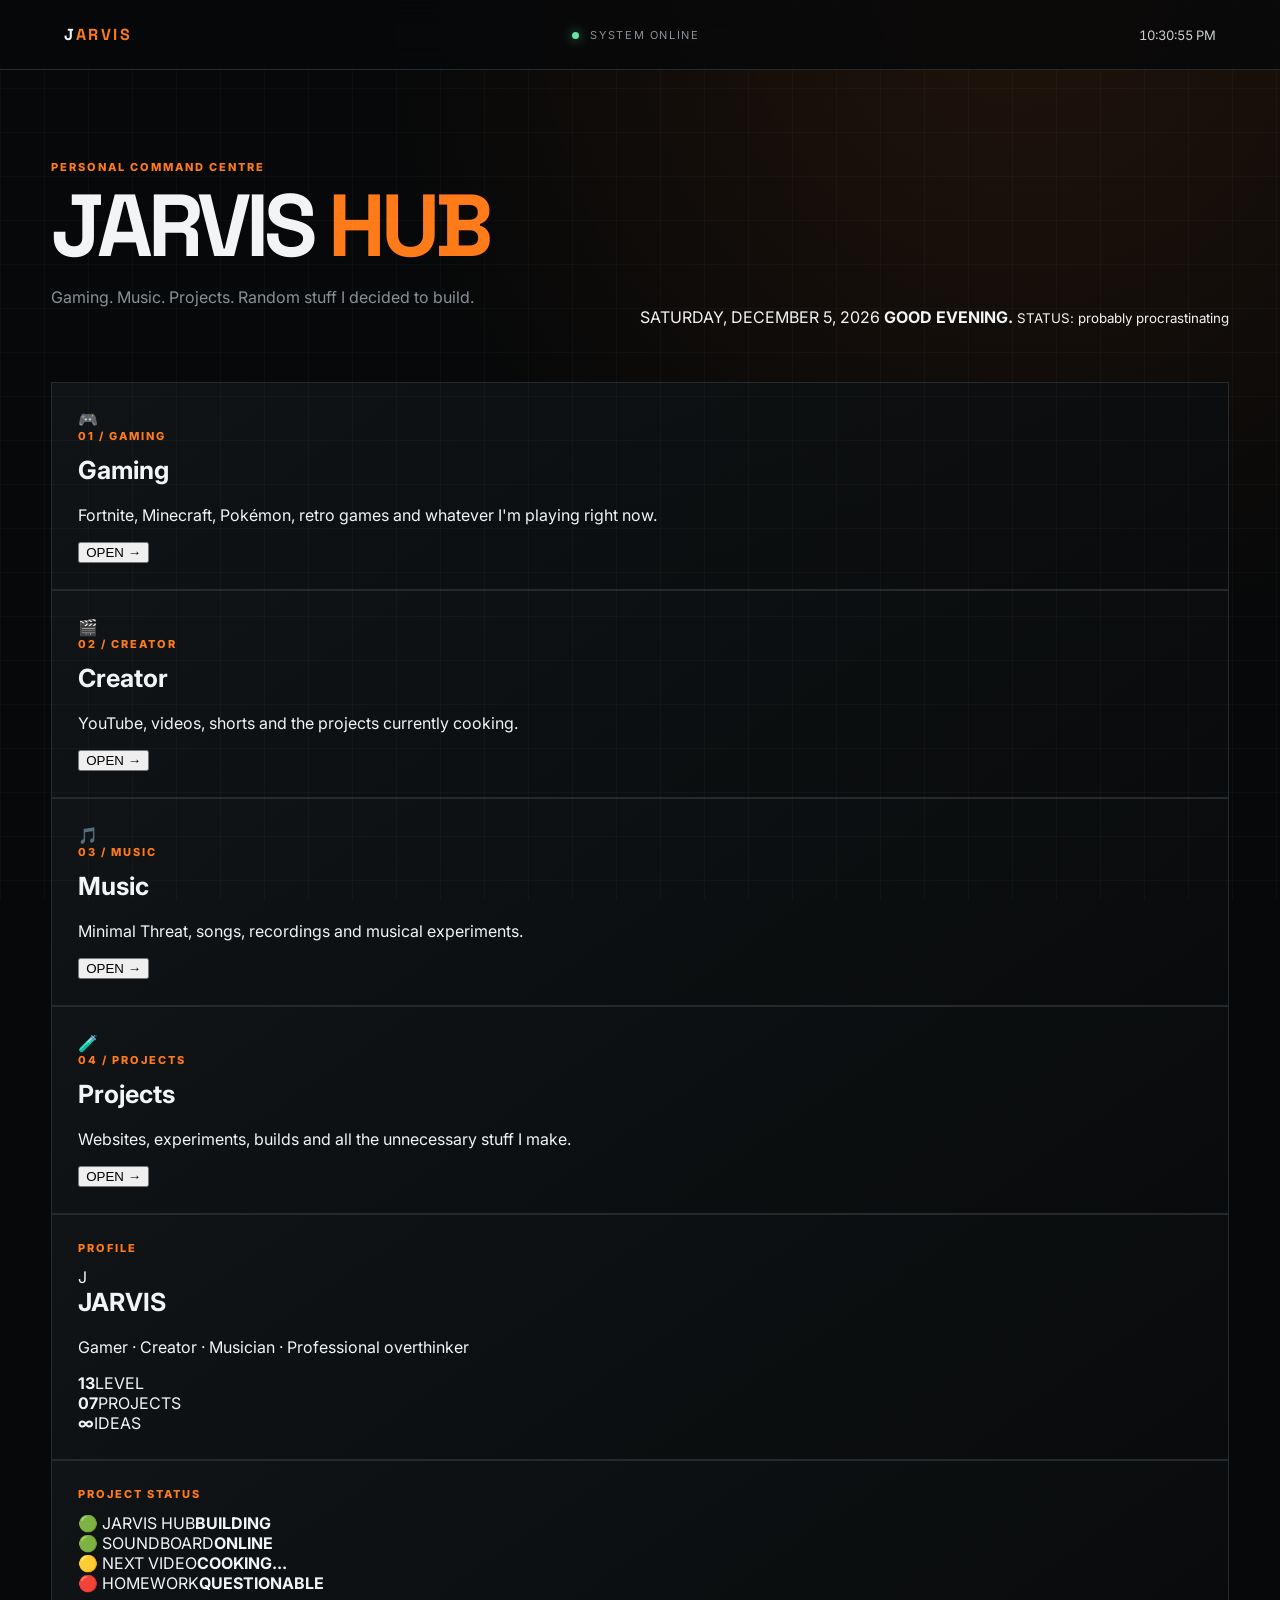
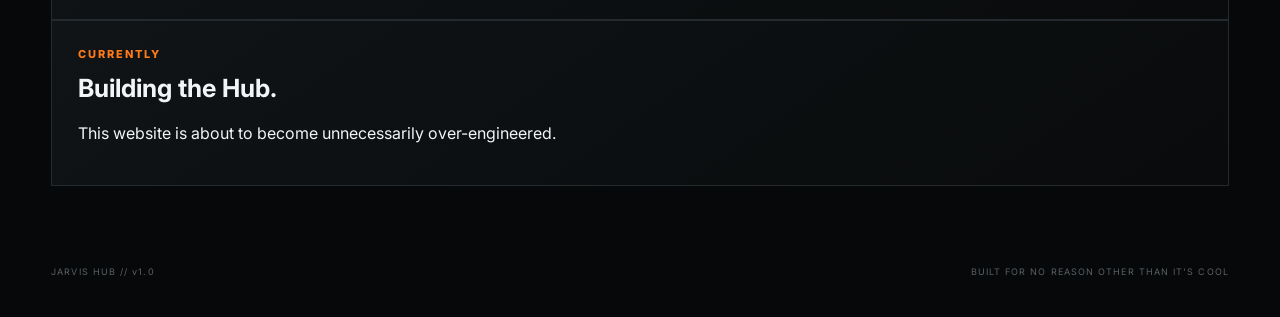
==== index.html @ cf59908d "Update index.html" ====
<!DOCTYPE html>
<html lang="en">
<head>
  <meta charset="UTF-8">
  <meta name="viewport" content="width=device-width, initial-scale=1.0">
  <title>JARVIS HUB</title>
  <link rel="stylesheet" href="style.css">
</head>
<body>
  <div class="scanline"></div>

  <header class="topbar">
    <div class="brand" id="jarvisLogo" title="JARVIS">J<span>ARVIS</span></div>
    <div class="system-status"><i></i> SYSTEM ONLINE</div>
    <div id="clock">--:--:--</div>
  </header>

  <main>
    <section class="hero">
      <div>
        <p class="eyebrow">PERSONAL COMMAND CENTRE</p>
        <h1>JARVIS <span>HUB</span></h1>
        <p class="subtitle">Gaming. Music. Projects. Random stuff I decided to build.</p>
      </div>
      <div class="date-card">
        <span id="date">LOADING DATE...</span>
        <strong id="greeting">WELCOME BACK.</strong>
        <small id="statusMessage">STATUS: probably procrastinating</small>
      </div>
    </section>

    <section class="grid">
      <article class="panel feature" data-page="gaming" onclick="location.href='gaming.html'">
        <div class="icon">🎮</div>
        <p class="tag">01 / GAMING</p>
        <h2>Gaming</h2>
        <p>Fortnite, Minecraft, Pokémon, retro games and whatever I'm playing right now.</p>
        <button>OPEN →</button>
      </article>

     <article class="panel feature" data-page="creator" onclick="location.href='creator.html'">
        <div class="icon">🎬</div>
        <p class="tag">02 / CREATOR</p>
        <h2>Creator</h2>
        <p>YouTube, videos, shorts and the projects currently cooking.</p>
        <button>OPEN →</button>
      </article>

      <article class="panel feature" data-page="music">
        <div class="icon">🎵</div>
        <p class="tag">03 / MUSIC</p>
        <h2>Music</h2>
        <p>Minimal Threat, songs, recordings and musical experiments.</p>
        <button>OPEN →</button>
      </article>

      <article class="panel feature" data-page="projects">
        <div class="icon">🧪</div>
        <p class="tag">04 / PROJECTS</p>
        <h2>Projects</h2>
        <p>Websites, experiments, builds and all the unnecessary stuff I make.</p>
        <button>OPEN →</button>
      </article>
    </section>

    <section class="lower-grid">
      <article class="panel profile">
        <p class="tag">PROFILE</p>
        <div class="profile-row">
          <div class="avatar">J</div>
          <div>
            <h2>JARVIS</h2>
            <p>Gamer · Creator · Musician · Professional overthinker</p>
          </div>
        </div>
        <div class="stats">
          <div><strong>13</strong><span>LEVEL</span></div>
          <div><strong>07</strong><span>PROJECTS</span></div>
          <div><strong>∞</strong><span>IDEAS</span></div>
        </div>
      </article>

      <article class="panel tracker">
        <p class="tag">PROJECT STATUS</p>
        <div class="project-line"><span>🟢 JARVIS HUB</span><b>BUILDING</b></div>
        <div class="project-line"><span>🟢 SOUNDBOARD</span><b>ONLINE</b></div>
        <div class="project-line"><span>🟡 NEXT VIDEO</span><b>COOKING...</b></div>
        <div class="project-line"><span>🔴 HOMEWORK</span><b>QUESTIONABLE</b></div>
      </article>
    </section>

    <section class="panel now-playing">
      <div>
        <p class="tag">CURRENTLY</p>
        <h2 id="currently">Building the Hub.</h2>
        <p id="currentlySub">This website is about to become unnecessarily over-engineered.</p>
      </div>
      <div class="meter"><span></span></div>
    </section>
  </main>

  <footer>
    <span>JARVIS HUB // v1.0</span>
    <span>BUILT FOR NO REASON OTHER THAN IT'S COOL</span>
  </footer>

  <div id="toast"></div>
  <script src="script.js"></script>
  <script src="secret-entrance.js"></script>
</body>
</html>
---- style.css ----
@import url('https://fonts.googleapis.com/css2?family=Inter:wght@400;500;600;700;800&family=Space+Grotesk:wght@500;600;700&display=swap');

:root{--bg:#070809;--panel:#0d1012;--line:#242a2e;--text:#f2f4f5;--muted:#899196;--accent:#ff7a18;--good:#63e6a2}
*{box-sizing:border-box}html{scroll-behavior:smooth}
body{margin:0;min-height:100vh;color:var(--text);background:radial-gradient(circle at 80% 0%,rgba(255,122,24,.1),transparent 30%),var(--bg);font-family:Inter,system-ui,sans-serif}
body:before{content:"";position:fixed;inset:0;pointer-events:none;opacity:.035;background-image:linear-gradient(rgba(255,255,255,.8) 1px,transparent 1px),linear-gradient(90deg,rgba(255,255,255,.8) 1px,transparent 1px);background-size:44px 44px}
.scanline{position:fixed;inset:0;pointer-events:none;background:linear-gradient(transparent 50%,rgba(255,255,255,.012) 51%,transparent 52%);background-size:100% 6px;opacity:.25;z-index:10}
.topbar{height:70px;border-bottom:1px solid var(--line);display:flex;align-items:center;justify-content:space-between;padding:0 clamp(20px,5vw,70px);background:rgba(7,8,9,.78);backdrop-filter:blur(16px);position:sticky;top:0;z-index:5}
.brand{font-family:"Space Grotesk";font-weight:800;letter-spacing:.16em;color:var(--text);text-decoration:none}.brand span{color:var(--accent)}
.system-status{color:var(--muted);font-size:11px;letter-spacing:.15em}.system-status i{display:inline-block;width:7px;height:7px;margin-right:7px;border-radius:50%;background:var(--good);box-shadow:0 0 12px rgba(99,230,162,.7)}
#clock{font-variant-numeric:tabular-nums;color:#c8ced1;font-size:13px}
main{width:min(1180px,92vw);margin:auto;padding:55px 0}
.back{color:var(--muted);font-size:11px;letter-spacing:.12em;text-decoration:none}.back:hover{color:var(--accent)}
.hero{display:flex;justify-content:space-between;gap:35px;align-items:end;margin:35px 0 55px}
.eyebrow,.tag{color:var(--accent);font-size:11px;font-weight:800;letter-spacing:.18em;margin:0 0 12px}
h1,h2,h3,p{margin-top:0}h1{font-family:"Space Grotesk";font-size:clamp(50px,8vw,88px);line-height:.9;letter-spacing:-.06em;margin-bottom:20px}h1 span{color:var(--accent)}
.subtitle{color:var(--muted);max-width:600px;line-height:1.6}
.live-card{border:1px solid var(--line);background:var(--panel);padding:22px;min-width:245px}.live-card span,.live-card small{display:block;color:var(--muted);font-size:9px;letter-spacing:.15em}.live-card strong{display:block;font-size:22px;margin:8px 0}.live-card small{color:var(--good)}
.section-head{display:flex;justify-content:space-between;align-items:end;margin-bottom:16px}.section-head h2{font-size:28px;margin:0}.count{font-size:10px;color:var(--muted);letter-spacing:.12em}
.games{display:grid;grid-template-columns:repeat(2,1fr);gap:16px}
.game-card{min-height:215px;border:1px solid var(--line);background:linear-gradient(145deg,#111518,#090b0c);padding:25px;display:flex;gap:22px;transition:.2s}
.game-card:hover{transform:translateY(-4px);border-color:#4a5257}.game-icon{width:70px;height:70px;display:grid;place-items:center;background:#181c1f;border:1px solid #2d3438;font-size:30px;flex-shrink:0}
.game-info h3{font-size:25px;margin:0 0 7px}.game-info p:not(.tag){color:var(--muted);line-height:1.5;font-size:13px}
.pill{display:inline-block;border:1px solid #3c464b;padding:5px 8px;font-size:8px;letter-spacing:.12em;color:var(--good)}
.two-col{display:grid;grid-template-columns:1fr 1fr;gap:16px;margin-top:16px}.panel{border:1px solid var(--line);background:linear-gradient(145deg,rgba(17,21,24,.92),rgba(9,11,12,.92));padding:26px}.panel h2{font-size:25px;margin-bottom:20px}
.spec{display:flex;justify-content:space-between;border-bottom:1px solid var(--line);padding:13px 0;font-size:11px}.spec:last-child{border-bottom:0}.spec span{color:var(--muted);letter-spacing:.1em}.spec b{font-size:10px}.green{color:var(--good)}
.project{display:flex;justify-content:space-between;align-items:center;border-bottom:1px solid var(--line);padding:14px 0}.project:last-child{border-bottom:0}.project strong{display:block;font-size:12px}.project small{color:var(--muted);display:block;margin-top:4px}.project>span{font-size:8px;color:var(--muted);letter-spacing:.1em}
.quote{margin-top:16px}.quote h2{font-family:"Space Grotesk";font-size:38px;margin-bottom:7px}.quote p:last-child{color:var(--muted);margin:0}
footer{width:min(1180px,92vw);margin:auto;padding:25px 0 40px;display:flex;justify-content:space-between;color:#596166;font-size:9px;letter-spacing:.12em}footer a{color:#596166;text-decoration:none}footer a:hover{color:var(--accent)}
@media(max-width:760px){.topbar .system-status{display:none}.hero{flex-direction:column;align-items:stretch}.live-card{min-width:0}.games,.two-col{grid-template-columns:1fr}.game-card{flex-direction:column}.section-head{align-items:start;gap:10px;flex-direction:column}footer{flex-direction:column;gap:10px}}
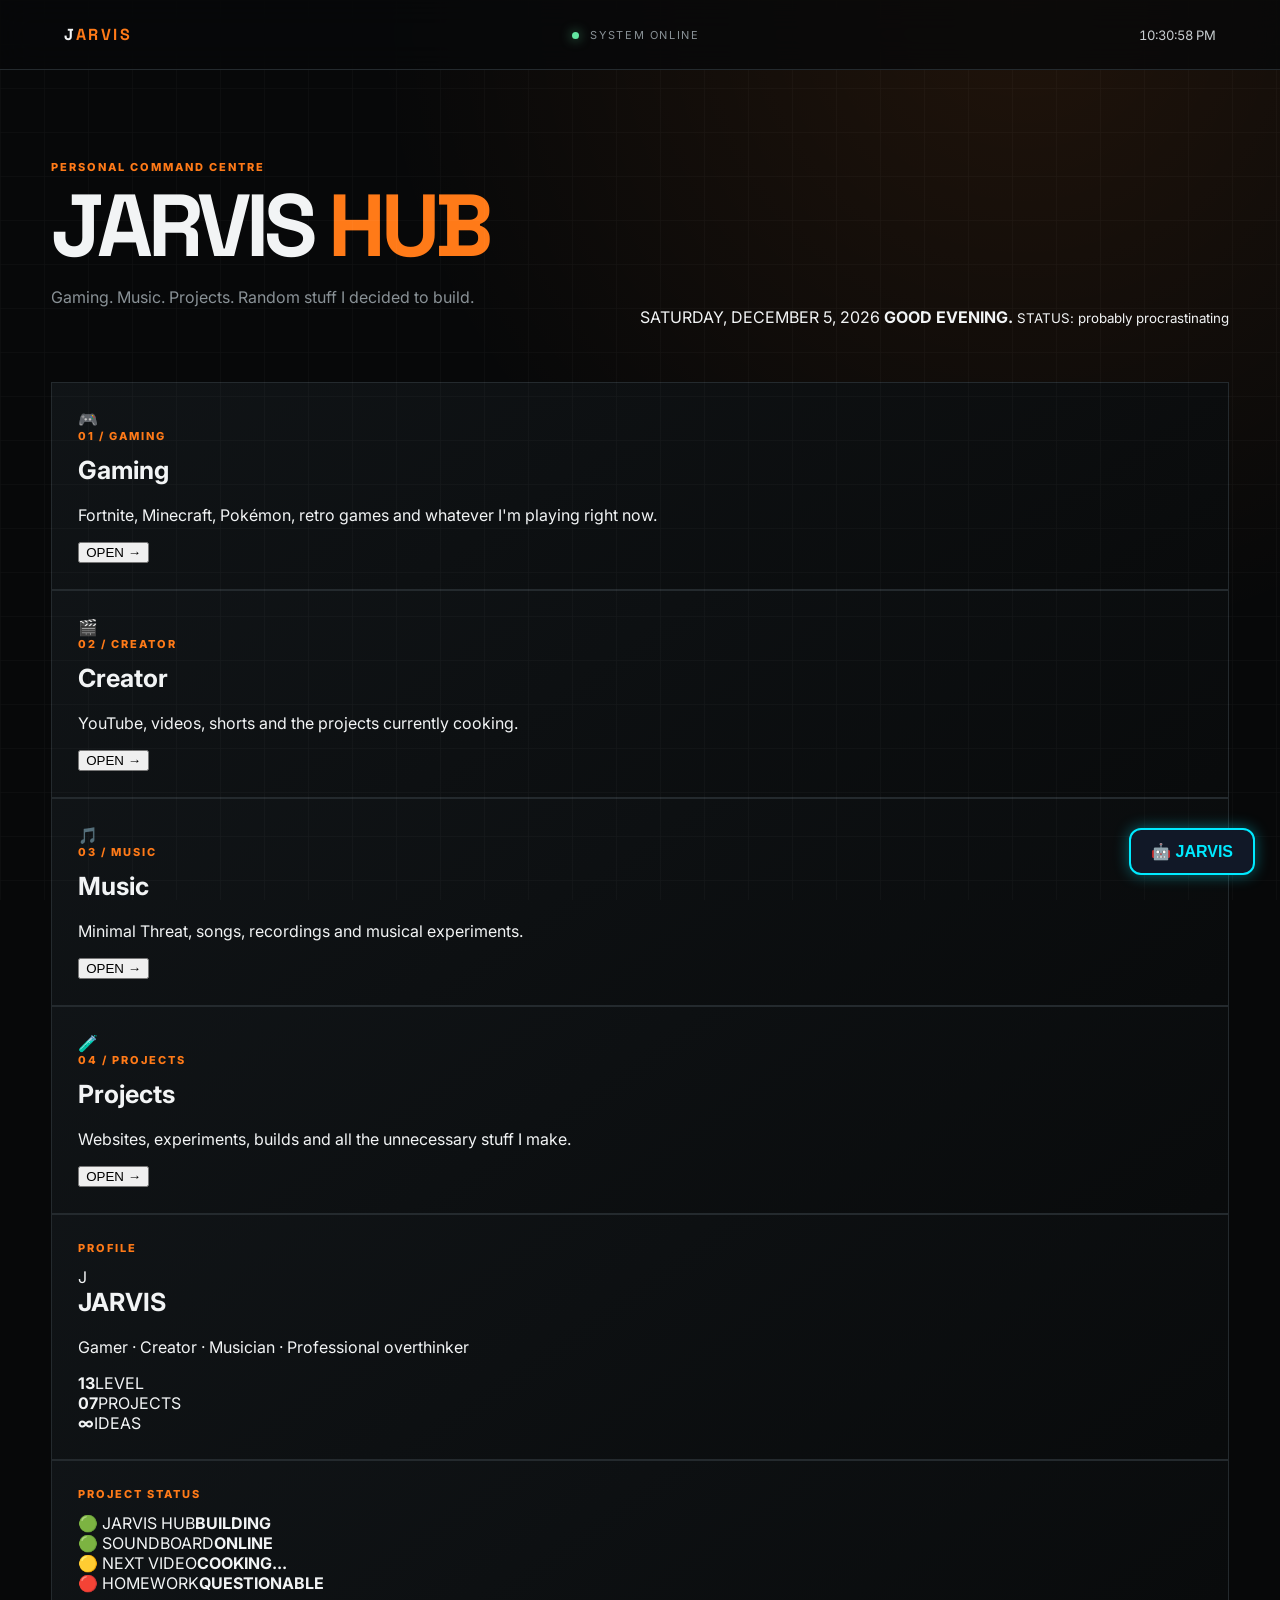
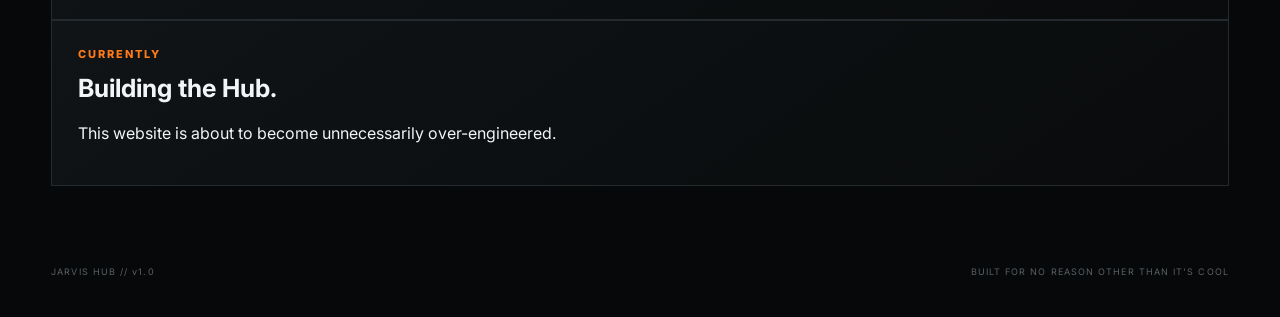
==== commit ea751238: "Update index.html" ====
--- a/index.html
+++ b/index.html
@@ -5,6 +5,71 @@
   <meta name="viewport" content="width=device-width, initial-scale=1.0">
   <title>JARVIS HUB</title>
   <link rel="stylesheet" href="style.css">
+  <style>
+#jarvis-ai {
+    position: fixed;
+    bottom: 25px;
+    right: 25px;
+    z-index: 9999;
+    font-family: Arial, sans-serif;
+}
+
+#jarvis-button {
+    background: #111827;
+    color: #00eaff;
+    border: 2px solid #00eaff;
+    border-radius: 12px;
+    padding: 12px 20px;
+    font-size: 16px;
+    font-weight: bold;
+    cursor: pointer;
+    box-shadow: 0 0 15px rgba(0, 234, 255, 0.4);
+}
+
+#jarvis-button:hover {
+    box-shadow: 0 0 25px rgba(0, 234, 255, 0.8);
+}
+
+#jarvis-panel {
+    display: none;
+    position: absolute;
+    bottom: 60px;
+    right: 0;
+    width: 320px;
+    padding: 20px;
+    background: #0b1120;
+    border: 2px solid #00eaff;
+    border-radius: 15px;
+    box-shadow: 0 0 30px rgba(0, 234, 255, 0.35);
+    color: white;
+}
+
+#jarvis-panel h2 {
+    color: #00eaff;
+    margin-top: 0;
+}
+
+#jarvis-input {
+    width: 90%;
+    padding: 10px;
+    margin-top: 10px;
+    background: #111827;
+    color: white;
+    border: 1px solid #00eaff;
+    border-radius: 8px;
+}
+
+#jarvis-panel button {
+    margin-top: 10px;
+    padding: 9px 15px;
+    background: #00eaff;
+    color: #001018;
+    border: none;
+    border-radius: 8px;
+    font-weight: bold;
+    cursor: pointer;
+}
+</style>
 </head>
 <body>
   <div class="scanline"></div>
@@ -107,5 +172,51 @@
   <div id="toast"></div>
   <script src="script.js"></script>
   <script src="secret-entrance.js"></script>
+  <!-- JARVIS AI -->
+<div id="jarvis-ai">
+    <button id="jarvis-button" onclick="toggleJarvis()">🤖 JARVIS</button>
+
+    <div id="jarvis-panel">
+        <h2>JARVIS AI</h2>
+        <p id="jarvis-response">What can I help you with?</p>
+
+        <input
+            type="text"
+            id="jarvis-input"
+            placeholder="Ask JARVIS..."
+            onkeydown="if(event.key==='Enter') askJarvis()"
+        >
+
+        <button onclick="askJarvis()">Ask</button>
+    </div>
+</div>
+
+<script>
+function toggleJarvis() {
+    const panel = document.getElementById("jarvis-panel");
+    panel.style.display =
+        panel.style.display === "block" ? "none" : "block";
+}
+
+function askJarvis() {
+    const input = document.getElementById("jarvis-input");
+    const response = document.getElementById("jarvis-response");
+
+    const question = input.value.toLowerCase();
+
+    if (question.includes("hello") || question.includes("hi")) {
+        response.textContent = "Hello. JARVIS online. 🫡";
+    } else if (question.includes("minecraft")) {
+        response.textContent = "Minecraft detected. Excellent choice. ⛏️";
+    } else if (question.includes("fortnite")) {
+        response.textContent = "Fortnite mode activated. 🎮";
+    } else {
+        response.textContent =
+            "I'm still learning. My actual AI brain is coming soon. 🤖";
+    }
+
+    input.value = "";
+}
+</script>
 </body>
 </html>
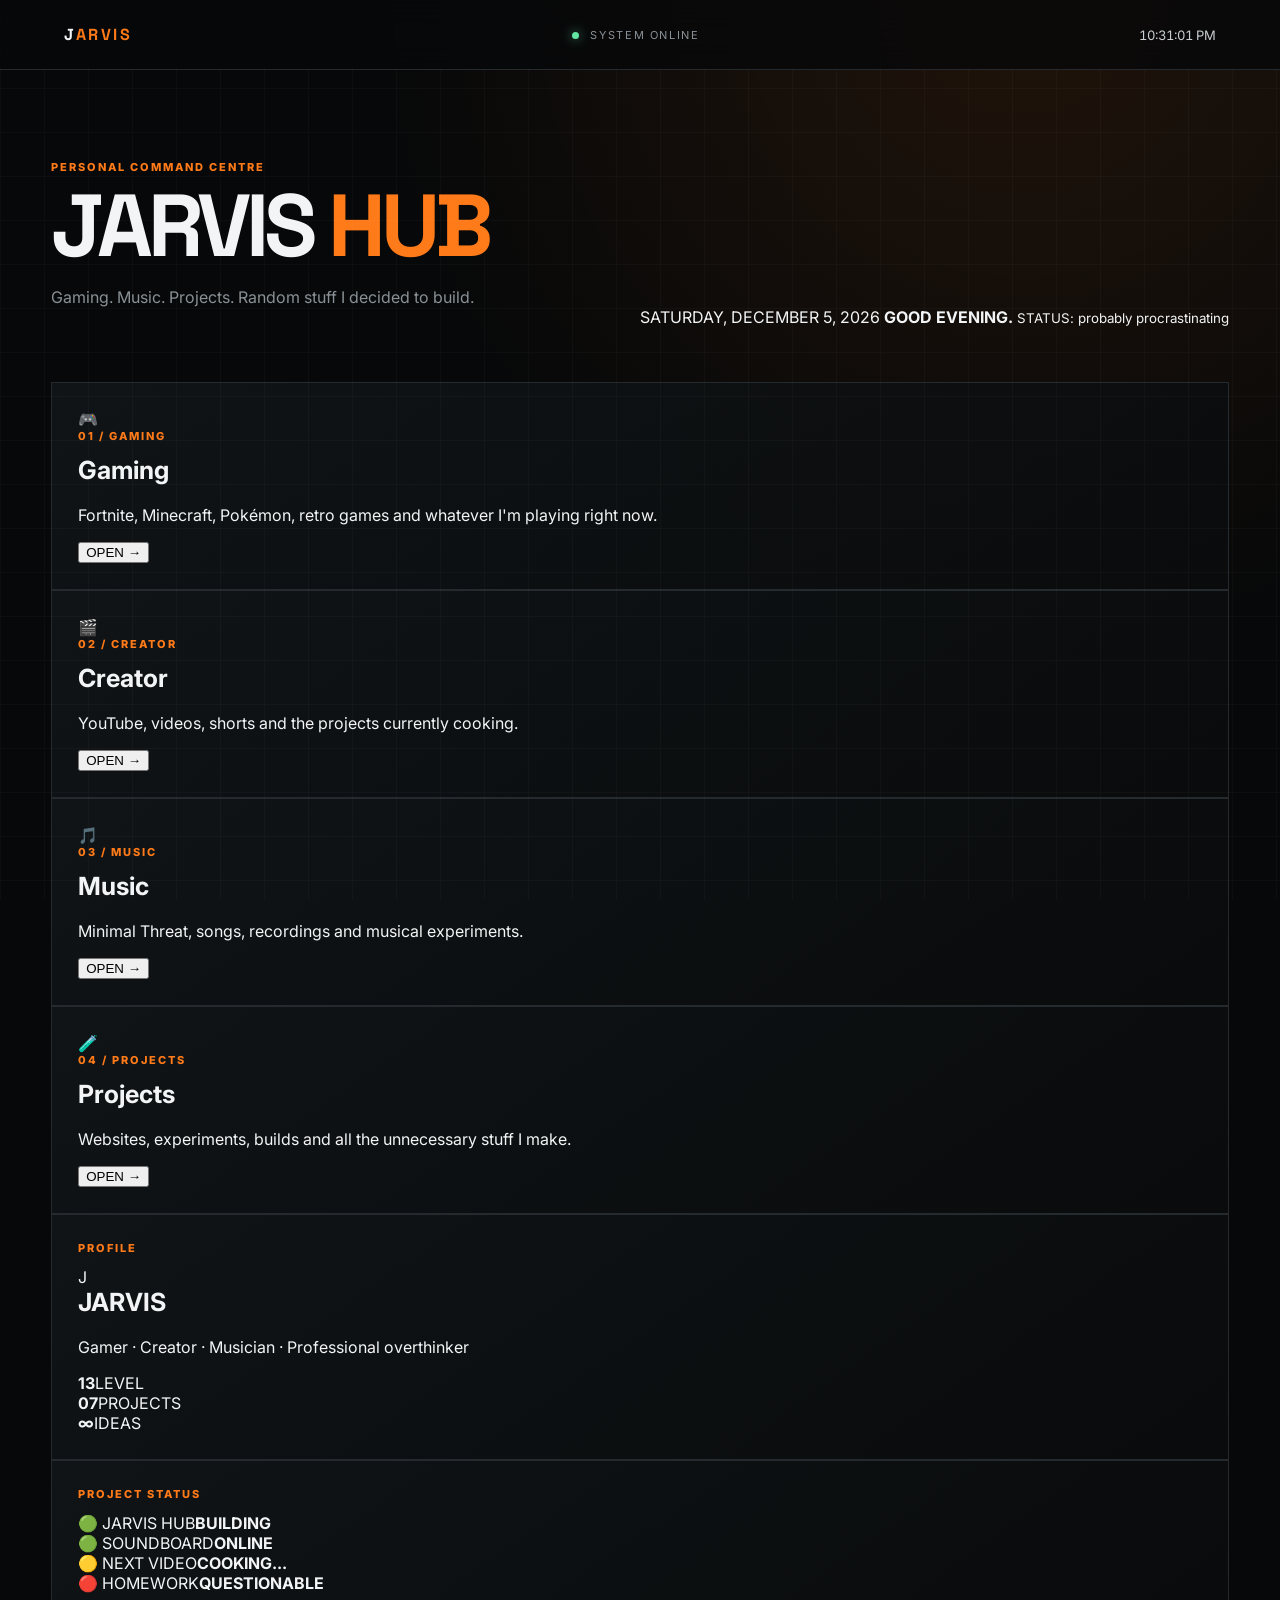
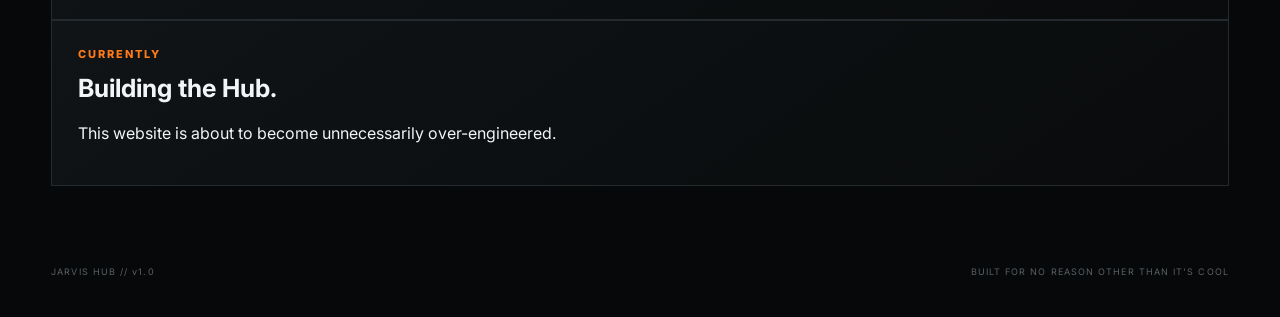
==== commit 01e51e46: "Update index.html" ====
--- a/index.html
+++ b/index.html
@@ -116,7 +116,7 @@
         <p class="tag">03 / MUSIC</p>
         <h2>Music</h2>
         <p>Minimal Threat, songs, recordings and musical experiments.</p>
-        <button>OPEN →</button>
+        <a href="music.html"><button>OPEN →</button></a>
       </article>
 
       <article class="panel feature" data-page="projects">
@@ -172,24 +172,7 @@
   <div id="toast"></div>
   <script src="script.js"></script>
   <script src="secret-entrance.js"></script>
-  <!-- JARVIS AI -->
-<div id="jarvis-ai">
-    <button id="jarvis-button" onclick="toggleJarvis()">🤖 JARVIS</button>
-
-    <div id="jarvis-panel">
-        <h2>JARVIS AI</h2>
-        <p id="jarvis-response">What can I help you with?</p>
-
-        <input
-            type="text"
-            id="jarvis-input"
-            placeholder="Ask JARVIS..."
-            onkeydown="if(event.key==='Enter') askJarvis()"
-        >
-
-        <button onclick="askJarvis()">Ask</button>
-    </div>
-</div>
+
 
 <script>
 function toggleJarvis() {
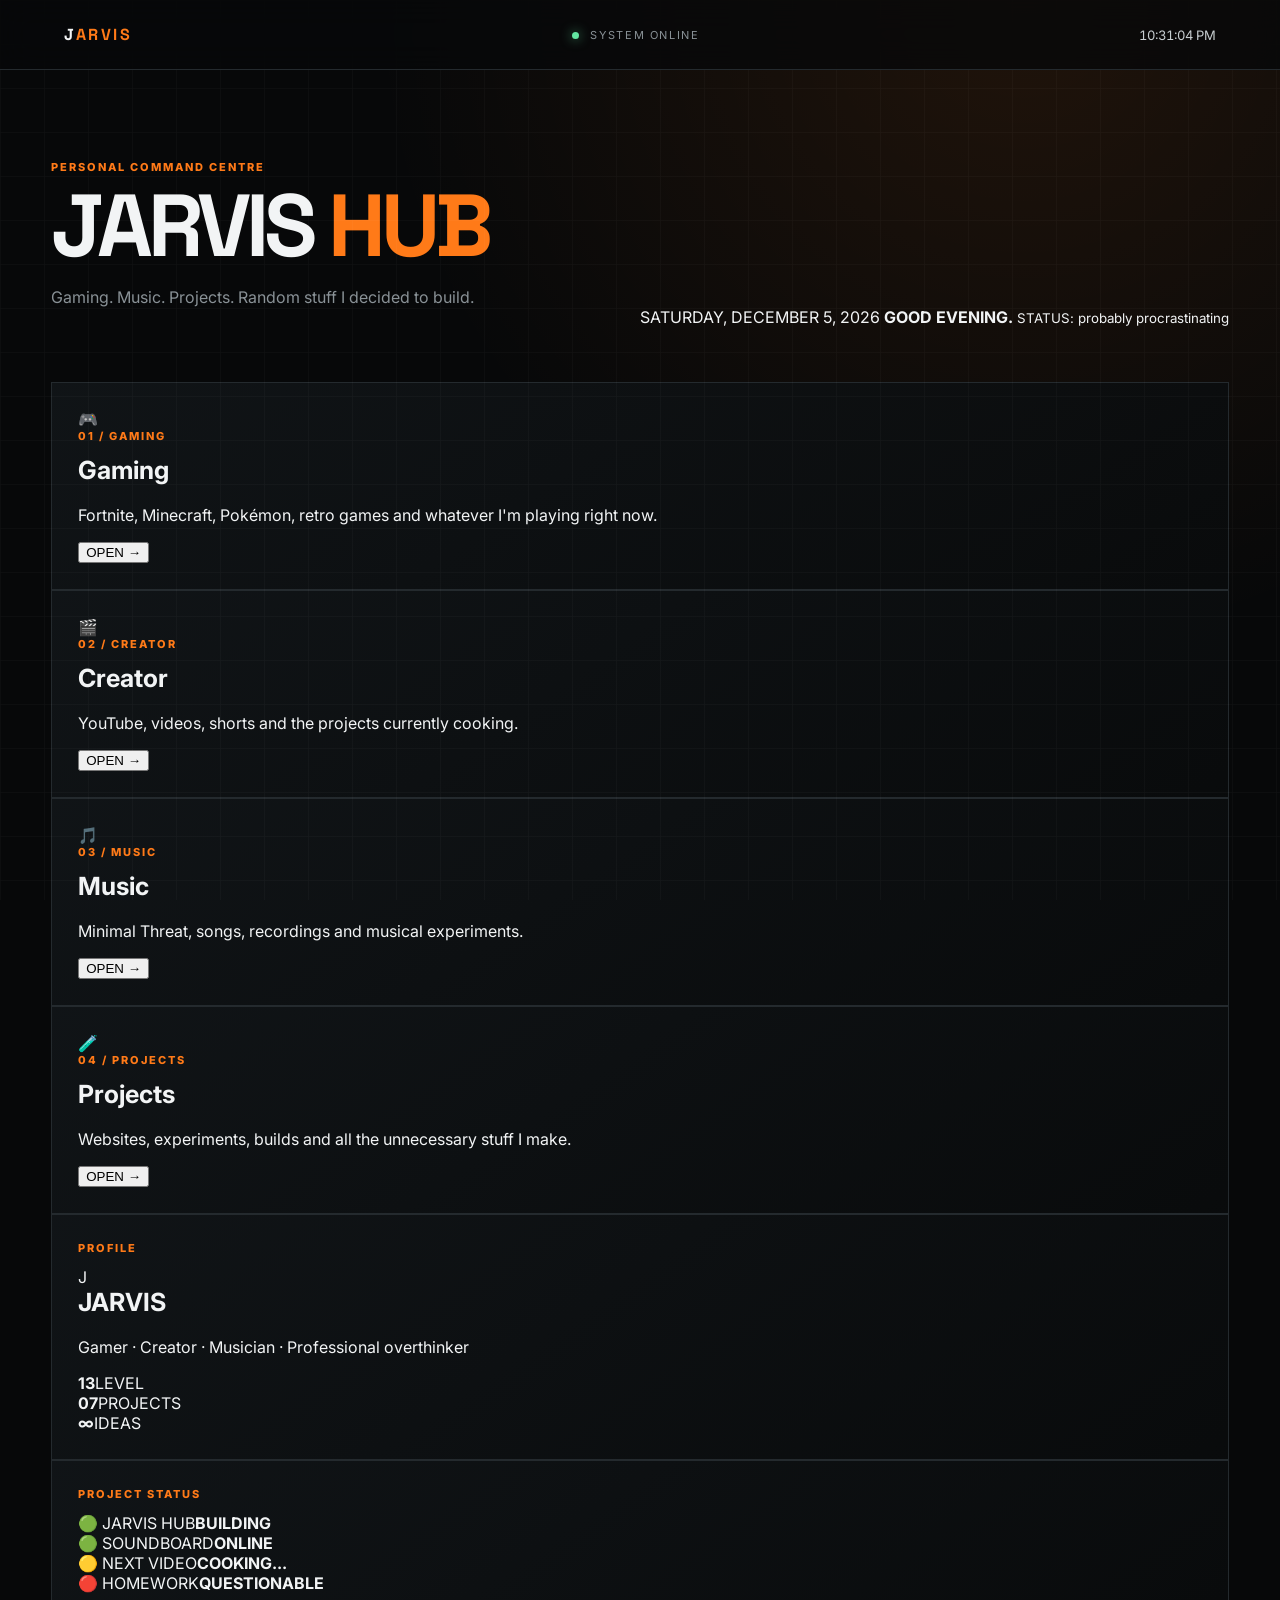
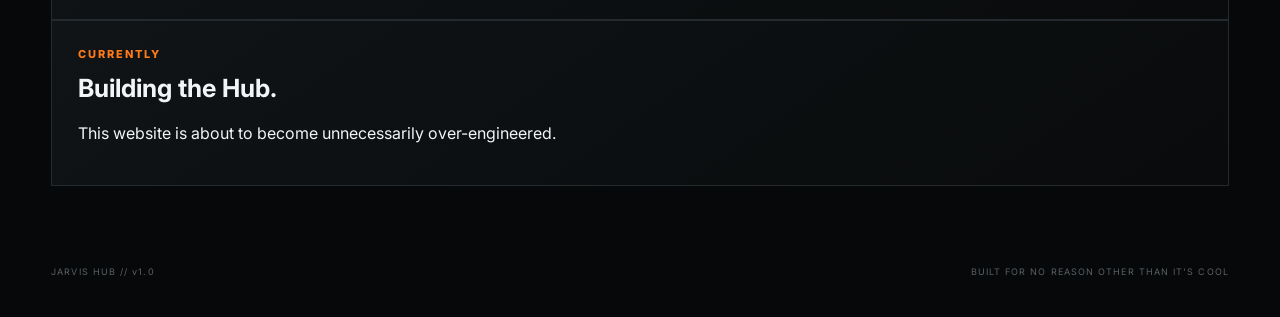
==== commit 380e1731: "Update index.html" ====
--- a/index.html
+++ b/index.html
@@ -119,7 +119,7 @@
         <a href="music.html"><button>OPEN →</button></a>
       </article>
 
-      <article class="panel feature" data-page="projects">
+      <article class="panel feature" data-page="projects" onclick="location.href='projects.html'">
         <div class="icon">🧪</div>
         <p class="tag">04 / PROJECTS</p>
         <h2>Projects</h2>
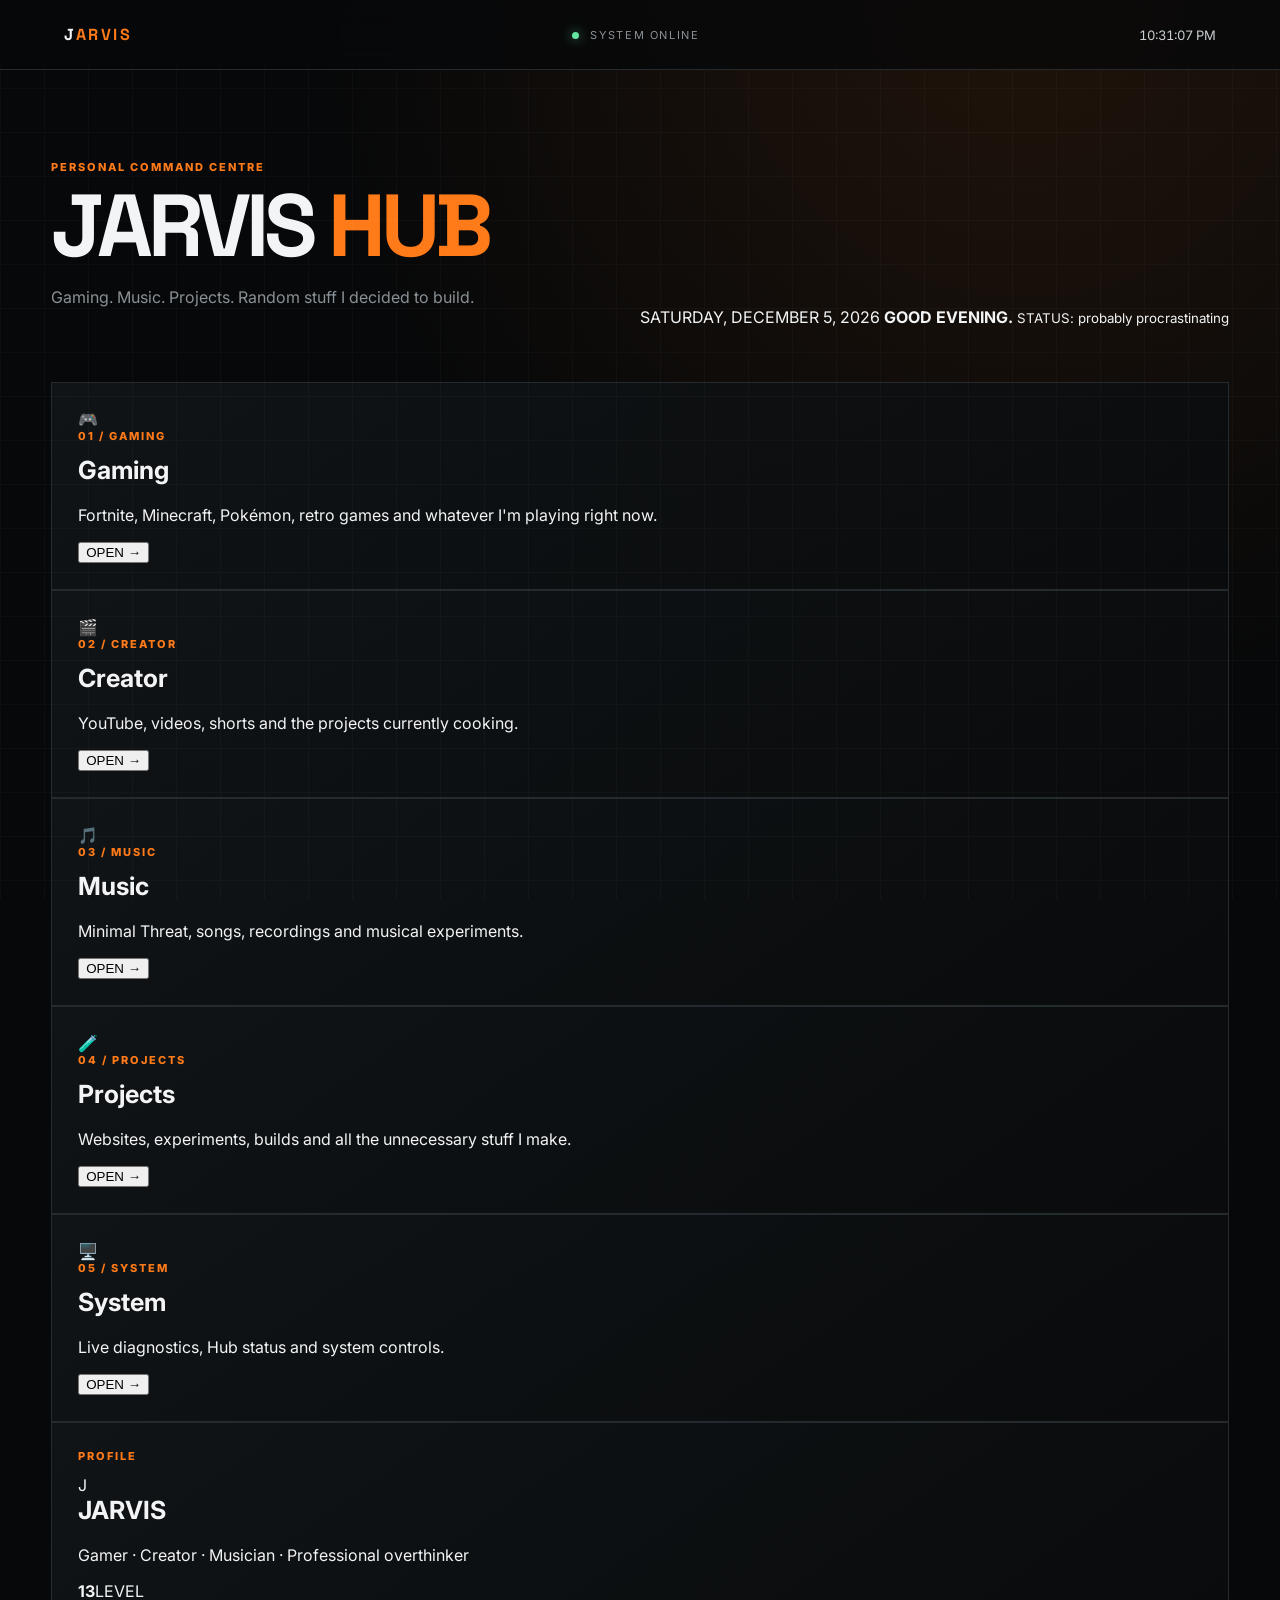
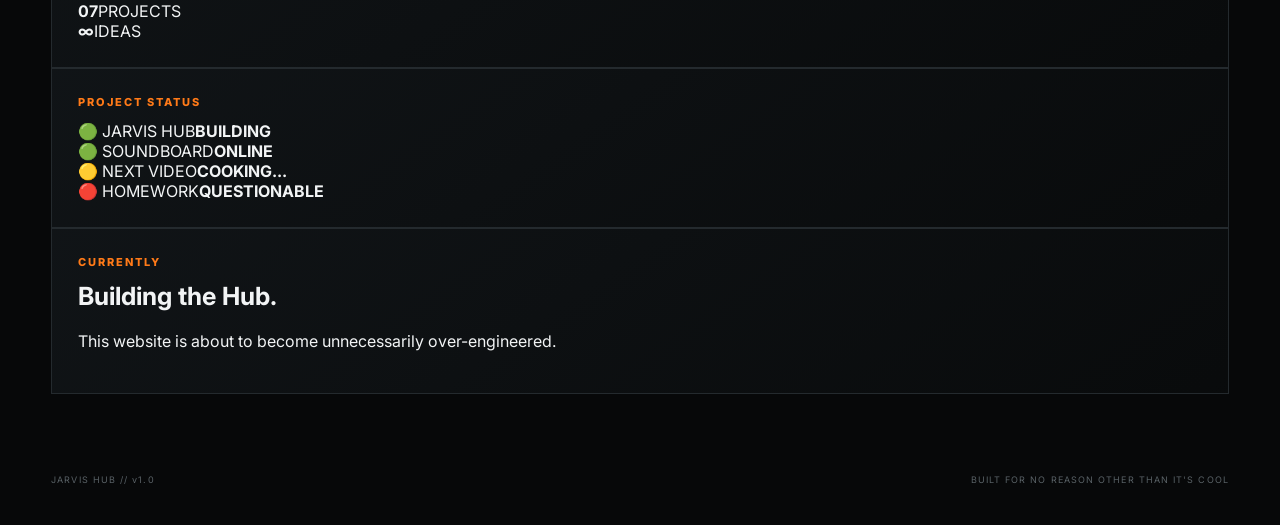
==== commit ac476bee: "Update index.html" ====
--- a/index.html
+++ b/index.html
@@ -126,6 +126,14 @@
         <p>Websites, experiments, builds and all the unnecessary stuff I make.</p>
         <button>OPEN →</button>
       </article>
+    
+      <article class="panel feature system-panel" data-page="system" onclick="location.href='dashboard.html'">
+  <div class="icon">🖥️</div>
+  <p class="tag">05 / SYSTEM</p>
+  <h2>System</h2>
+  <p>Live diagnostics, Hub status and system controls.</p>
+  <button>OPEN →</button>
+</article>
     </section>
 
     <section class="lower-grid">
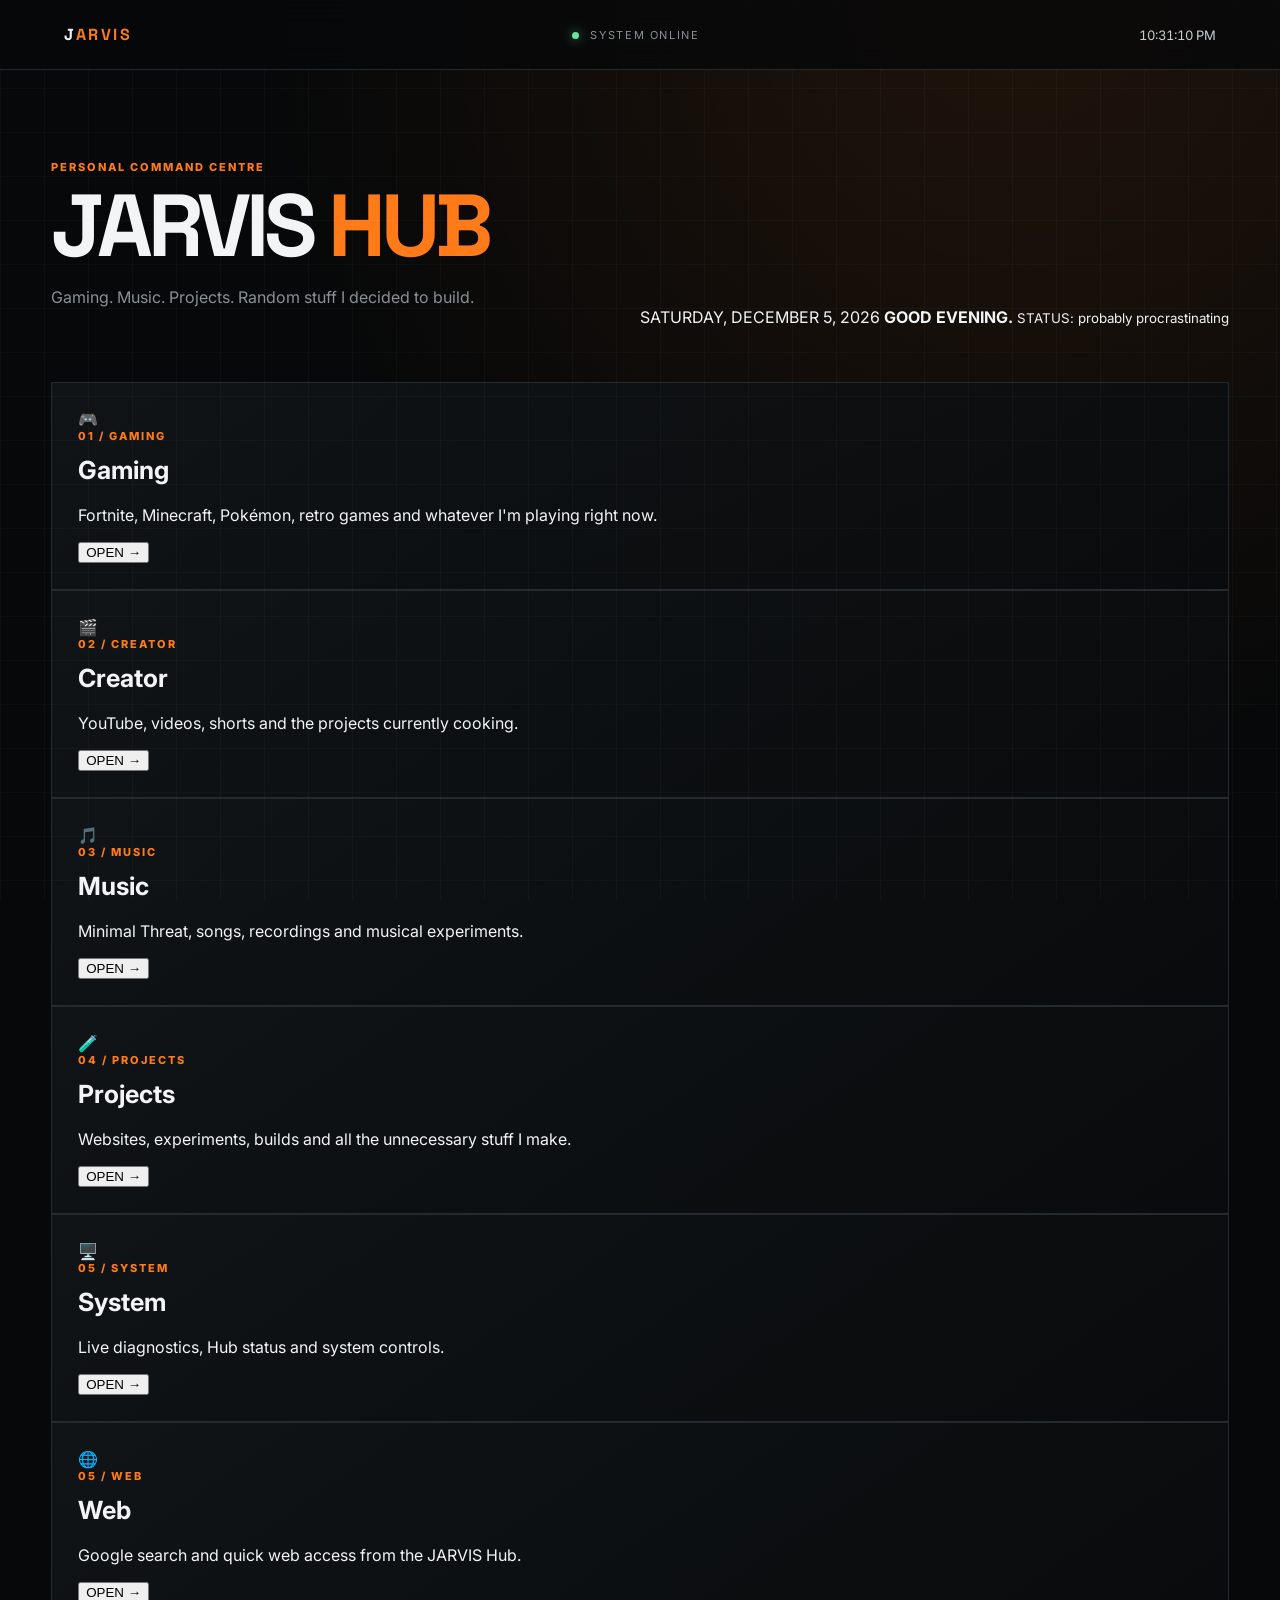
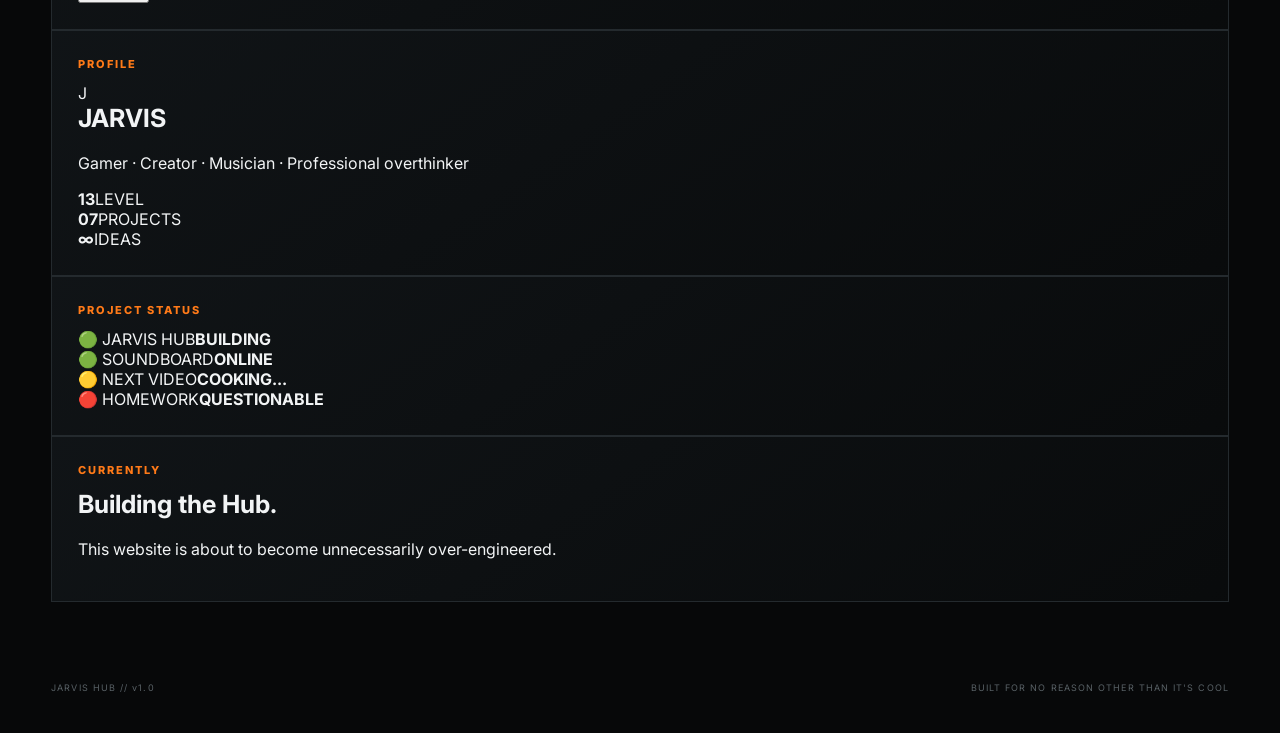
==== commit 5ab8891f: "Update index.html" ====
--- a/index.html
+++ b/index.html
@@ -135,7 +135,13 @@
   <button>OPEN →</button>
 </article>
     </section>
-
+<article class="panel feature" data-page="web" onclick="location.href='web.html'">
+  <div class="icon">🌐</div>
+  <p class="tag">05 / WEB</p>
+  <h2>Web</h2>
+  <p>Google search and quick web access from the JARVIS Hub.</p>
+  <button>OPEN →</button>
+</article>
     <section class="lower-grid">
       <article class="panel profile">
         <p class="tag">PROFILE</p>
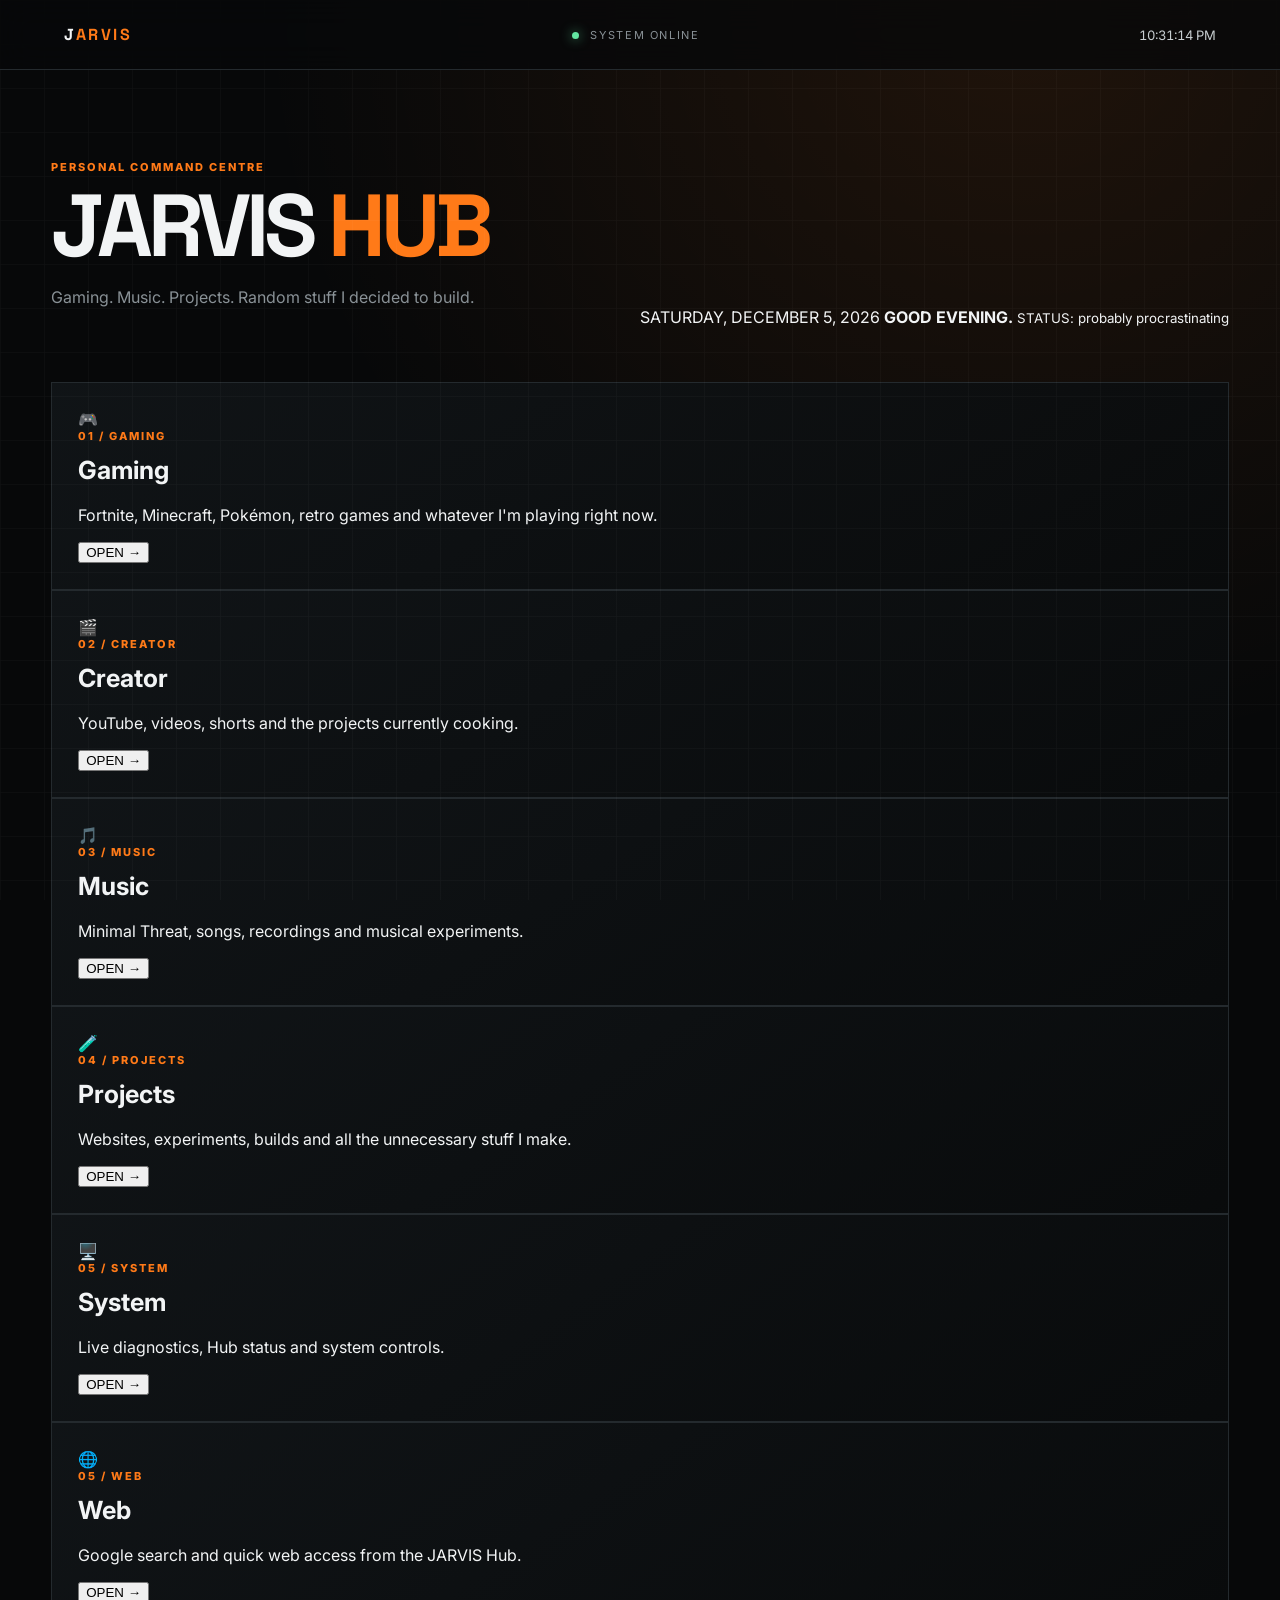
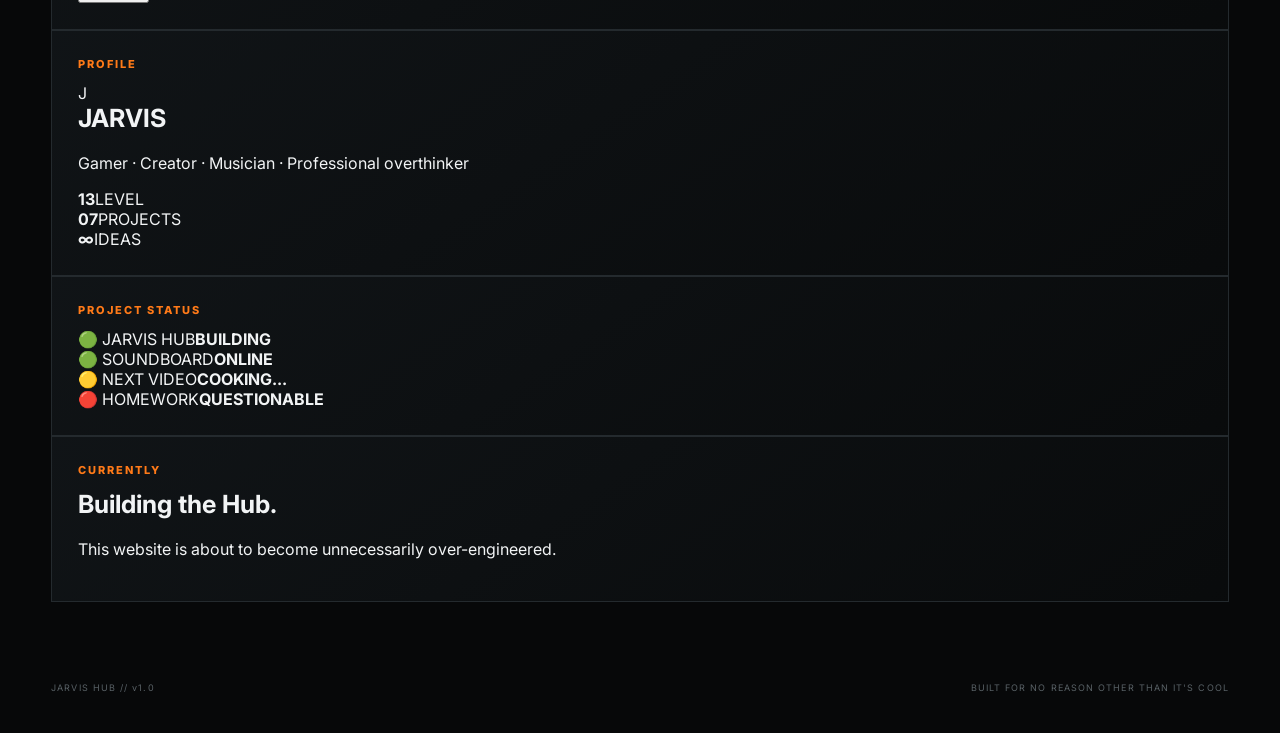
==== commit a4da1804: "Update index.html" ====
--- a/index.html
+++ b/index.html
@@ -134,14 +134,15 @@
   <p>Live diagnostics, Hub status and system controls.</p>
   <button>OPEN →</button>
 </article>
-    </section>
-<article class="panel feature" data-page="web" onclick="location.href='web.html'">
+
+      <article class="panel feature" data-page="web" onclick="location.href='web.html'">
   <div class="icon">🌐</div>
   <p class="tag">05 / WEB</p>
   <h2>Web</h2>
   <p>Google search and quick web access from the JARVIS Hub.</p>
   <button>OPEN →</button>
 </article>
+
     <section class="lower-grid">
       <article class="panel profile">
         <p class="tag">PROFILE</p>
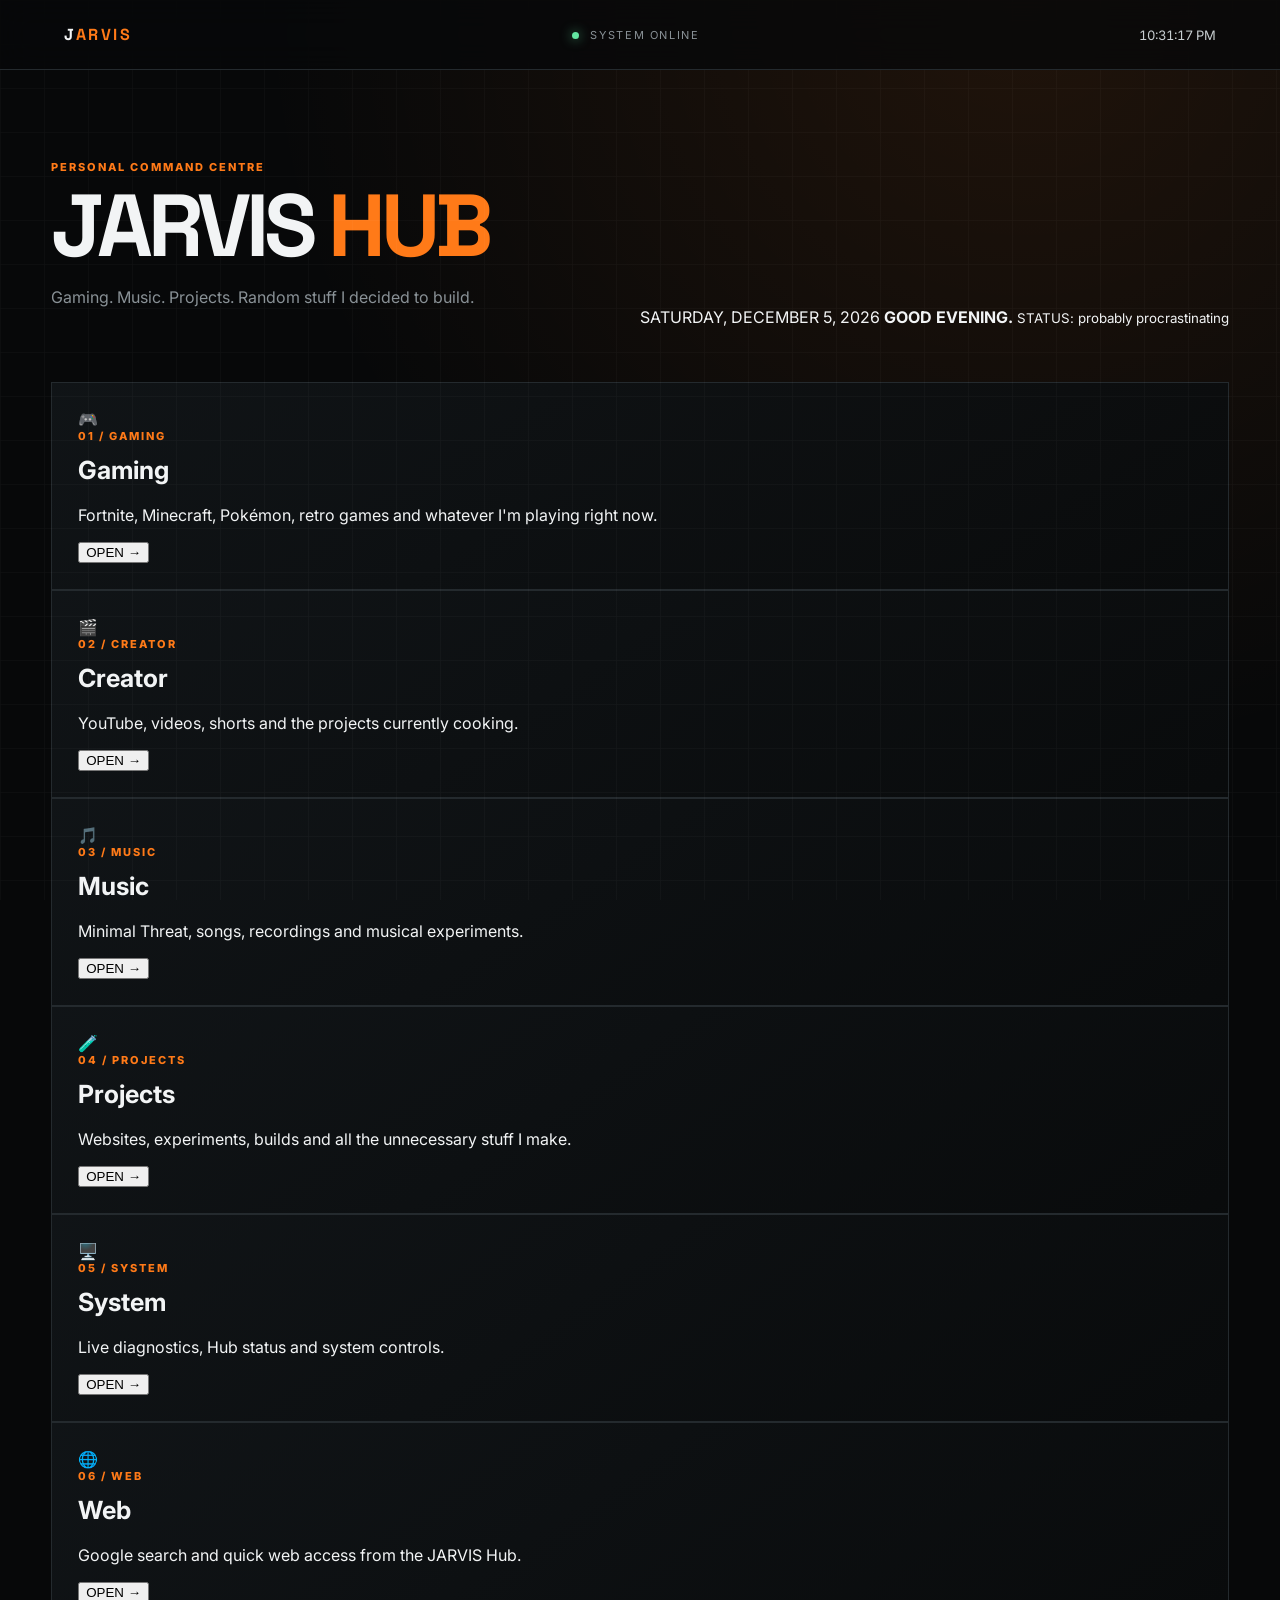
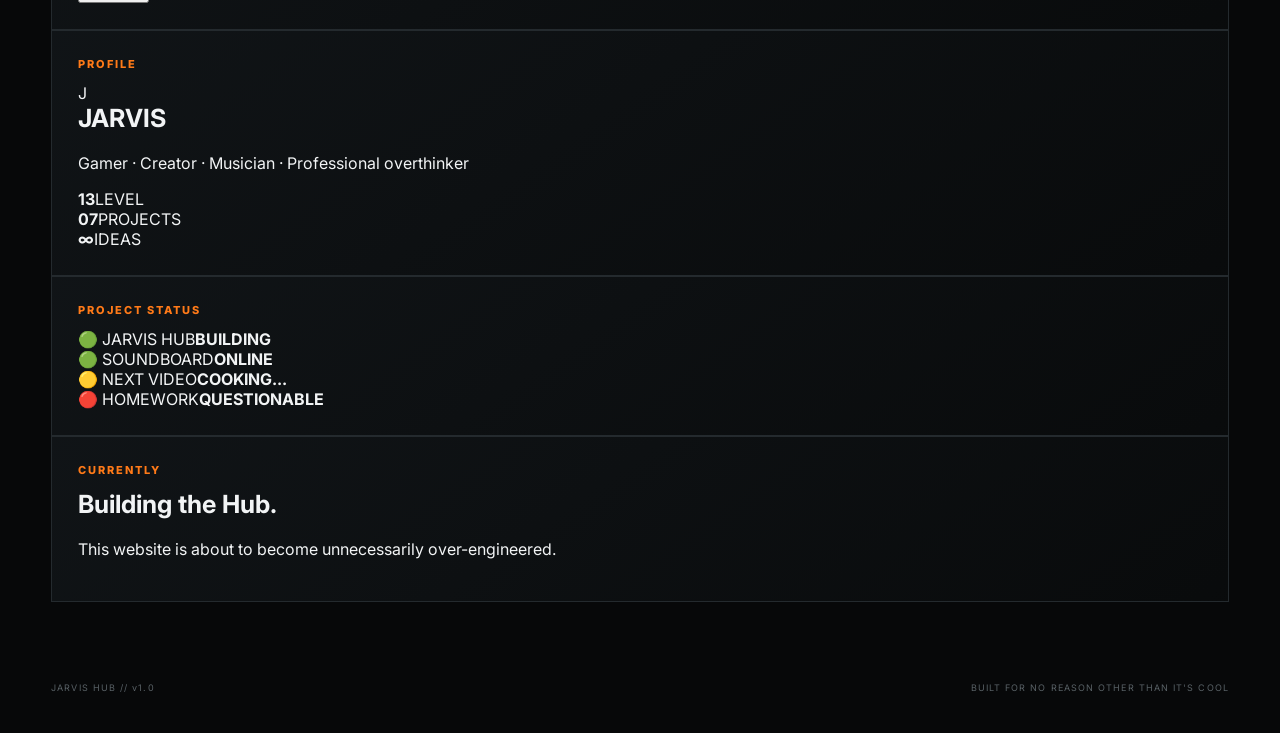
==== commit 3c674bfe: "Update index.html" ====
--- a/index.html
+++ b/index.html
@@ -135,12 +135,12 @@
   <button>OPEN →</button>
 </article>
 
-      <article class="panel feature" data-page="web" onclick="location.href='web.html'">
+<article class="panel feature" data-page="web" onclick="location.href='web.html'">
   <div class="icon">🌐</div>
-  <p class="tag">05 / WEB</p>
+  <p class="tag">06 / WEB</p>
   <h2>Web</h2>
   <p>Google search and quick web access from the JARVIS Hub.</p>
-  <button>OPEN →</button>
+  <button type="button">OPEN →</button>
 </article>
 
     <section class="lower-grid">
